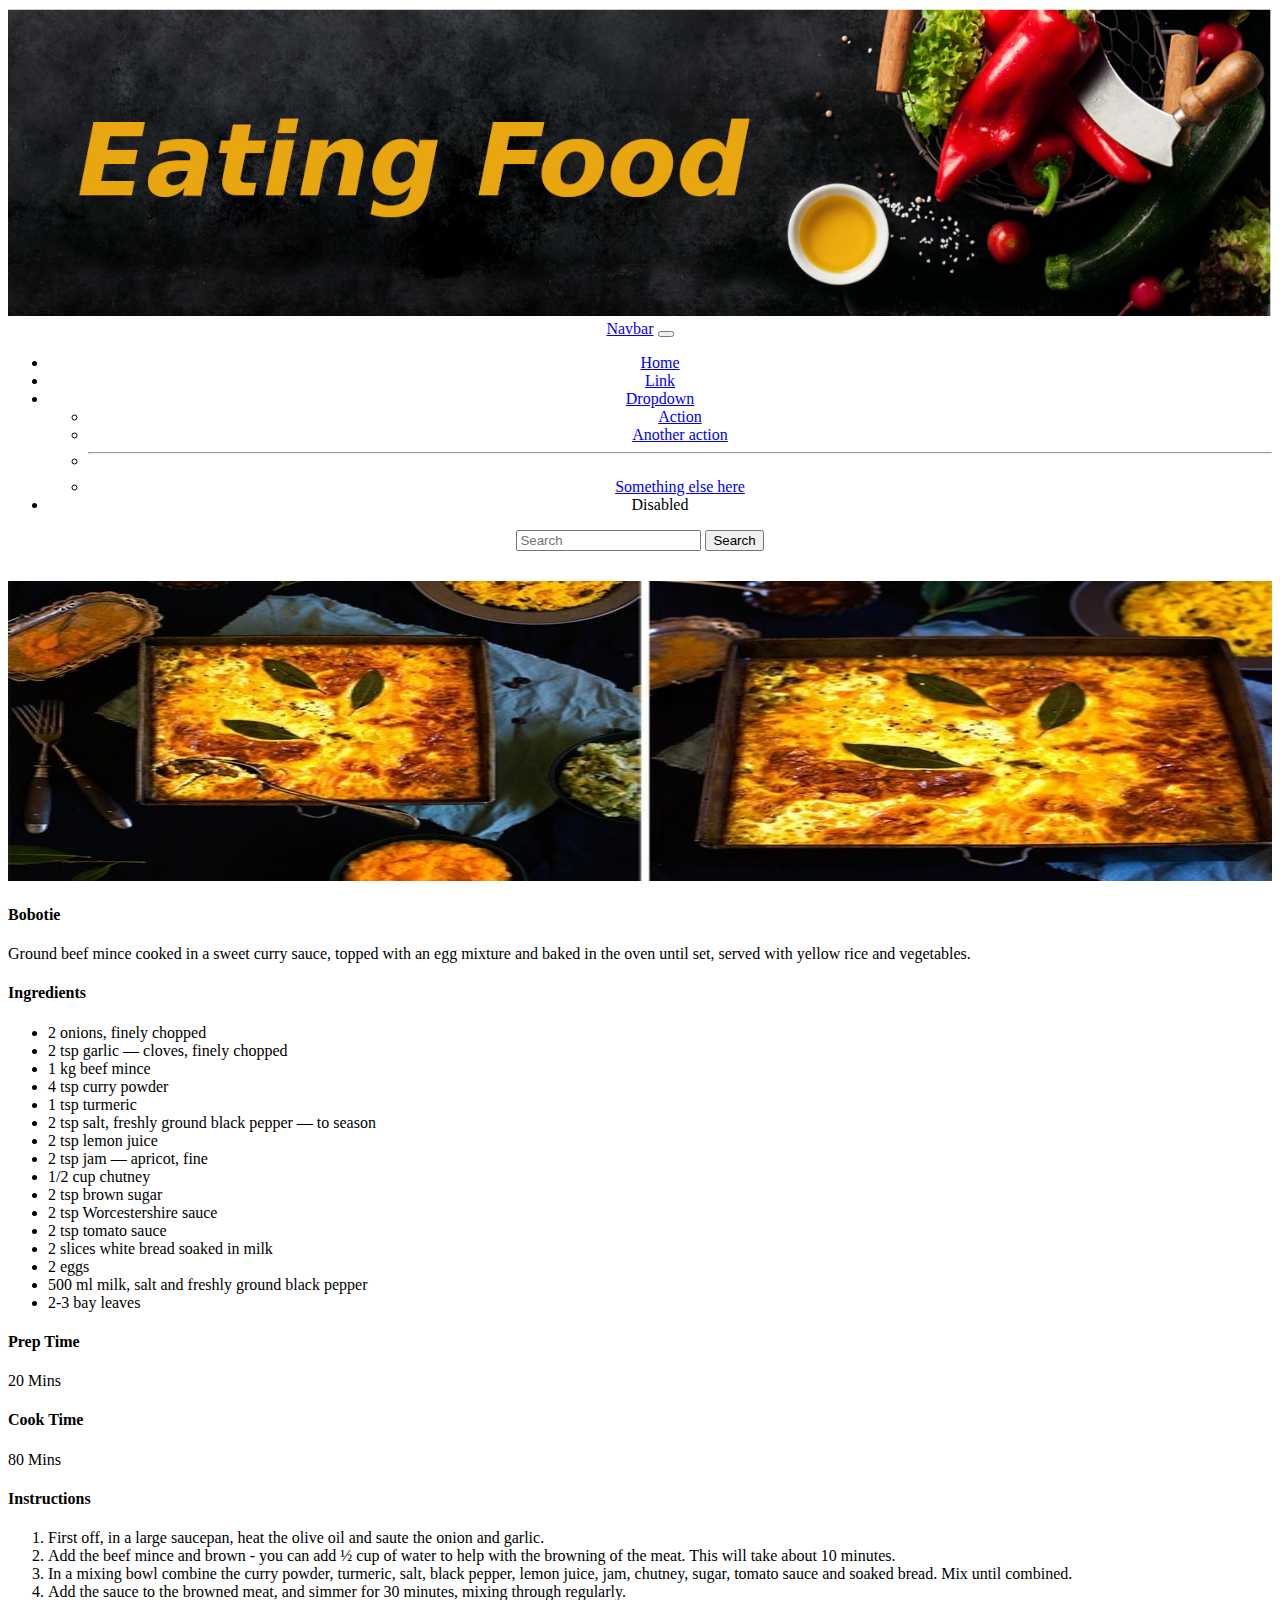
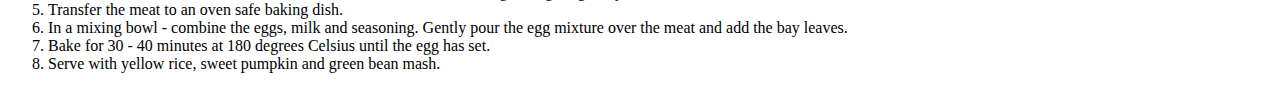
==== fr_recipe1.html @ 03b173a7 "FR First commit" ====
<!DOCTYPE html>
<html>
  <head>
    <meta charset="UTF-8" />
    <title>title</title>
    <meta name="author" content="name" />
    <meta name="description" content="description here" />
    <meta name="keywords" content="keywords,here" />
    <meta name="viewport" content="width=device-width, initial-scale=1" />
    <link href="https://cdn.jsdelivr.net/npm/bootstrap@5.1.3/dist/css/bootstrap.min.css" rel="stylesheet" integrity="sha384-1BmE4kWBq78iYhFldvKuhfTAU6auU8tT94WrHftjDbrCEXSU1oBoqyl2QvZ6jIW3" crossorigin="anonymous">
    <link rel="bootstrap" href="source/bootstrap.css" type="text/css" />
    <link rel="stylesheet" href="stylesheet.css" type="text/css" />
  </head>
  <body>
    <header>
        <img src="source/img/banner2.jpg" alt="">
        <nav class="navbar navbar-expand-lg navbar-light bg-light">
            <div class="container-fluid">
             <a class="navbar-brand" href="#">Navbar</a>
              <button class="navbar-toggler" type="button" data-bs-toggle="collapse" data-bs-target="#navbarSupportedContent" aria-controls="navbarSupportedContent" aria-expanded="false" aria-label="Toggle navigation">
                <span class="navbar-toggler-icon"></span>
              </button>
              <div class="collapse navbar-collapse" id="navbarSupportedContent">
                <ul class="navbar-nav me-auto mb-2 mb-lg-0">
                  <li class="nav-item">
                    <a class="nav-link active" aria-current="page" href="#">Home</a>
                  </li>
                  <li class="nav-item">
                    <a class="nav-link" href="#">Link</a>
                  </li>
                  <li class="nav-item dropdown">
                    <a class="nav-link dropdown-toggle" href="#" id="navbarDropdown" role="button" data-bs-toggle="dropdown" aria-expanded="false">
                      Dropdown
                    </a>
                    <ul class="dropdown-menu" aria-labelledby="navbarDropdown">
                      <li><a class="dropdown-item" href="#">Action</a></li>
                      <li><a class="dropdown-item" href="#">Another action</a></li>
                      <li><hr class="dropdown-divider"></li>
                      <li><a class="dropdown-item" href="#">Something else here</a></li>
                    </ul>
                  </li>
                  <li class="nav-item">
                    <a class="nav-link disabled">Disabled</a>
                  </li>
                </ul>
                <form class="d-flex">
                  <input class="form-control me-2" type="search" placeholder="Search" aria-label="Search">
                  <button class="btn btn-outline-success" type="submit">Search</button>
                </form>
              </div>
            </div>
          </nav>
    </header>
    <main>
      <div class="row">
        <div class="col bobotie">
            <img src="source/img/sa_bobotie.jpg" height="300" width="615"    alt="Bobotie">
        </div>
        <div class="col">
          <div class="row">
              <h4>Bobotie</h4>
              <div class="col">
                <p>Ground beef mince cooked in a sweet curry sauce, topped with an egg mixture and baked in the oven until set, served with yellow rice and vegetables.</p>
              </div>
          </div>
          <div class="row">
            <h4>Ingredients</h4>
            <div class="col">
              <ul>
                <li>2 onions, finely chopped</li>
                <li>2 tsp	garlic — cloves, finely chopped</li>
                <li>1 kg	beef mince</li> 
                <li>4 tsp	curry powder</li> 
                <li>1 tsp	turmeric</li> 
                <li>2 tsp	salt, freshly ground black pepper — to season</li> 
                <li>2	tsp lemon juice</li>
                <li>2	tsp jam — apricot, fine</li>
                <li>1/2 cup	chutney</li>
                <li>2	tsp brown sugar</li>
                <li>2	tsp Worcestershire sauce</li>
                <li>2	tsp tomato sauce</li>
                <li>2	slices white bread soaked in milk</li>
                <li>2	eggs</li>
                <li>500 ml milk, salt and freshly ground black pepper</li>
                <li>2-3	bay leaves</li>
              </ul>
            </div>
          </div>
          <div class="row">
            <div class="col">
                <h4>Prep Time</h4>
                <p>20 Mins</p>
            </div>
            <div class="col">
                <h4>Cook Time</h4>
                <p>80 Mins</p>
            </div>
          </div>
        </div>
      </div>
      <div class="row">
          <div class="col">
              <div class="row">
                <h4>Instructions<h4>
              </div>
          </div>
          <div class="row">
          <ol>
            <li>First off, in a large saucepan, heat the olive oil and saute the onion and garlic.</li>
            <li>Add the beef mince and brown - you can add ½ cup of water to help with the browning of the meat. This will take about 10 minutes.</li>
            <li>In a mixing bowl combine the curry powder, turmeric, salt, black pepper, lemon juice, jam, chutney, sugar, tomato sauce and soaked bread. Mix until combined.</li>
            <li>Add the sauce to the browned meat, and simmer for 30 minutes, mixing through regularly.</li>
            <li>Transfer the meat to an oven safe baking dish.</li>
            <li>In a mixing bowl - combine the eggs, milk and seasoning. Gently pour the egg mixture over the meat and add the bay leaves.
            <li>Bake for 30 - 40 minutes at 180 degrees Celsius until the egg has set.</li>
            <li>Serve with yellow rice, sweet pumpkin and green bean mash.</li>
          </ol>
          </div>
        
    </main>
  </body>
</html>
---- stylesheet.css ----
.container-fluid {
    text-align: center;
}
.sidespace {
  width: 20%;
}
img {
  width: 100%;
}
.row img {
  width: 100%;
  margin-top: 30px;
}
.row a {
  width: 20%;
  color: rgba(7, 7, 8, 0.623);
}
.coverpic img{
  max-height: 145px;
  min-height: 145px;

}
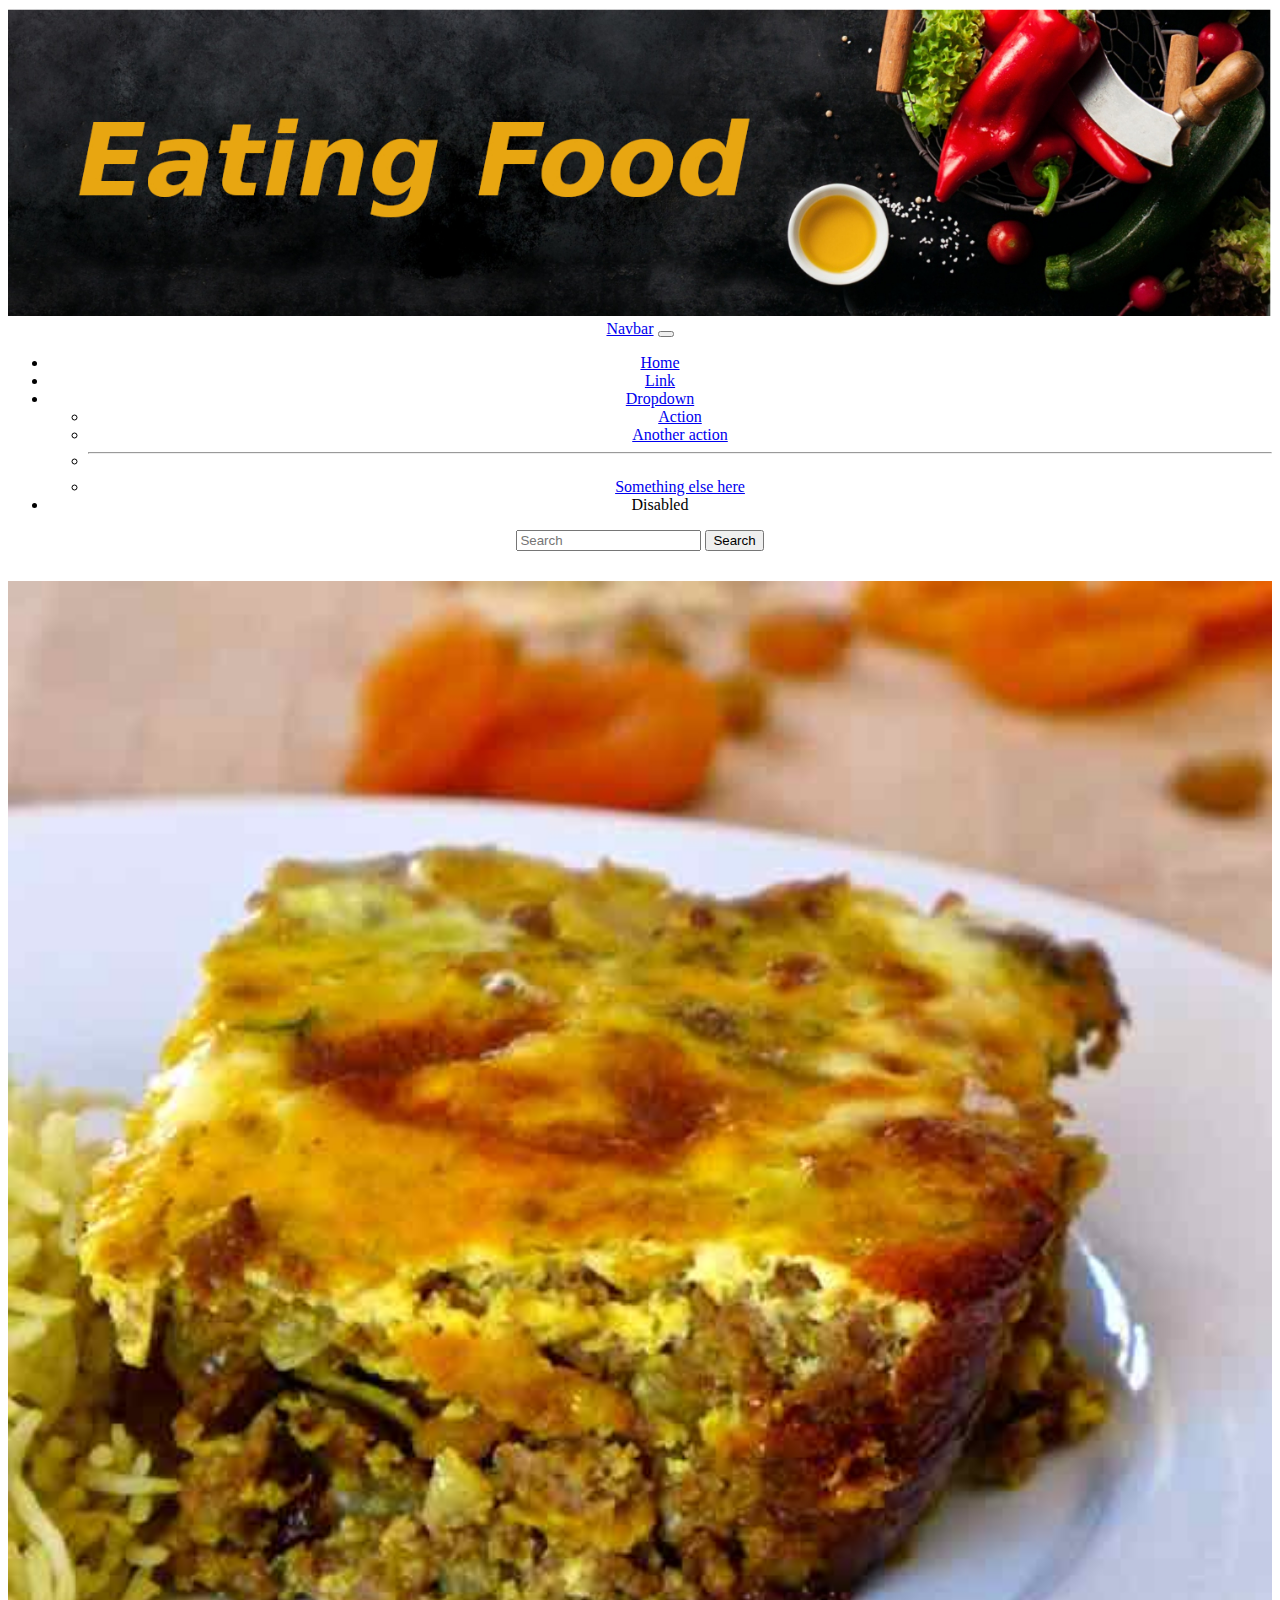
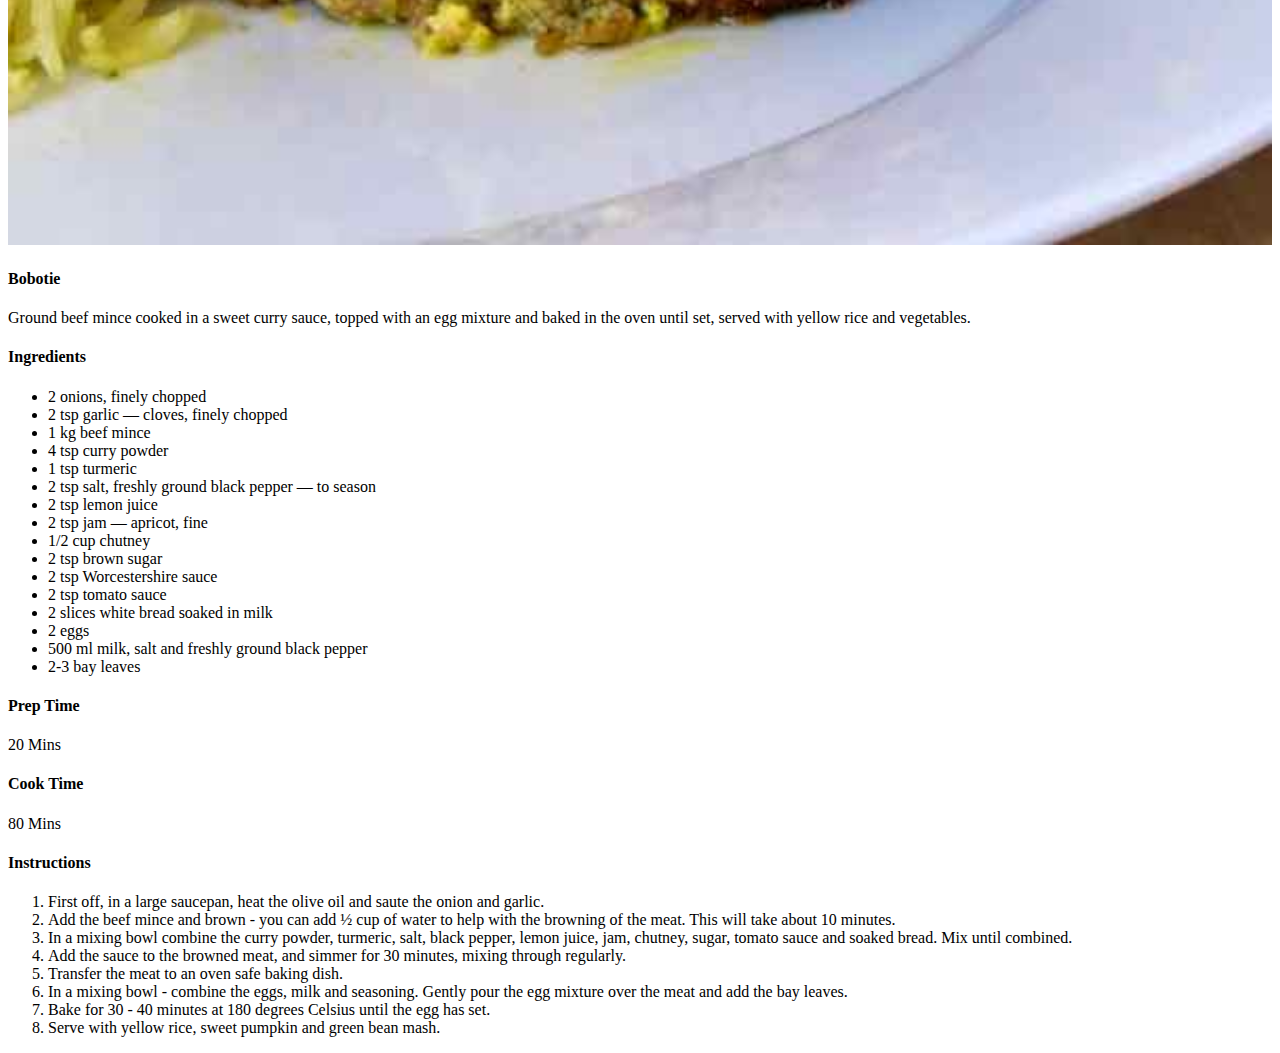
==== commit 5d742802: "Bobotie image replaced" ====
--- a/fr_recipe1.html
+++ b/fr_recipe1.html
@@ -54,7 +54,7 @@
     <main>
       <div class="row">
         <div class="col bobotie">
-            <img src="source/img/sa_bobotie.jpg" height="300" width="615"    alt="Bobotie">
+            <img src="source/img/sa_bobotie.jpg" alt="Bobotie">
         </div>
         <div class="col">
           <div class="row">
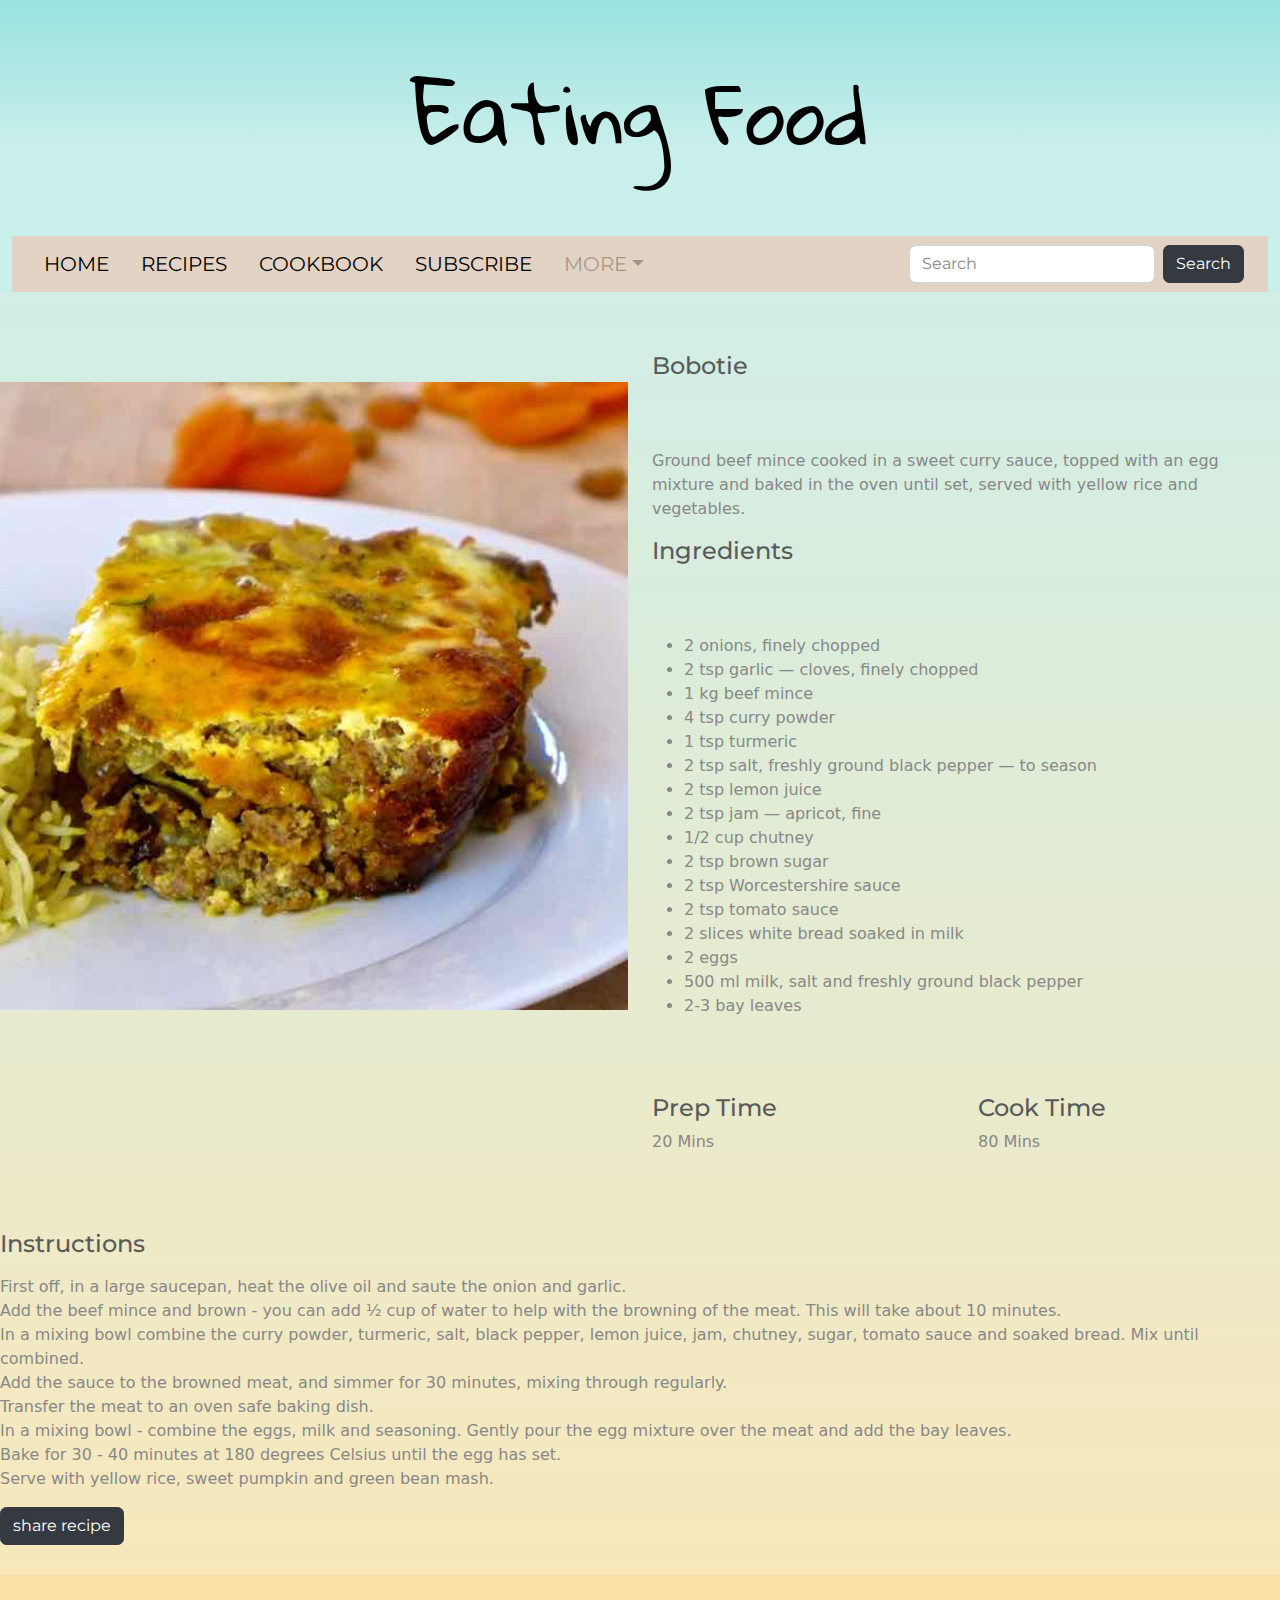
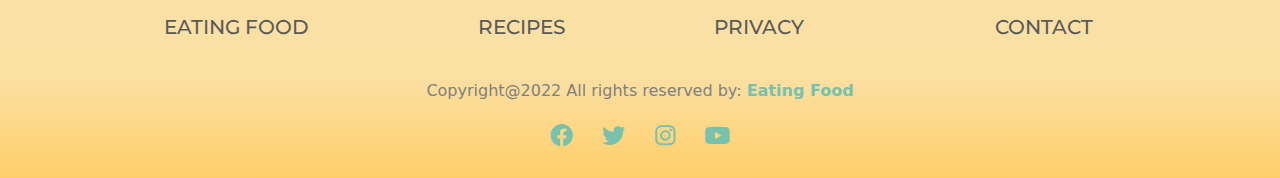
==== commit 4070ada4: "button added, picture:hover fixed, updated recipe pages to fit coomon theme" ====
--- a/fr_recipe1.html
+++ b/fr_recipe1.html
@@ -1,56 +1,65 @@
 <!DOCTYPE html>
-<html>
-  <head>
-    <meta charset="UTF-8" />
-    <title>title</title>
-    <meta name="author" content="name" />
-    <meta name="description" content="description here" />
-    <meta name="keywords" content="keywords,here" />
-    <meta name="viewport" content="width=device-width, initial-scale=1" />
-    <link href="https://cdn.jsdelivr.net/npm/bootstrap@5.1.3/dist/css/bootstrap.min.css" rel="stylesheet" integrity="sha384-1BmE4kWBq78iYhFldvKuhfTAU6auU8tT94WrHftjDbrCEXSU1oBoqyl2QvZ6jIW3" crossorigin="anonymous">
-    <link rel="bootstrap" href="source/bootstrap.css" type="text/css" />
-    <link rel="stylesheet" href="stylesheet.css" type="text/css" />
-  </head>
-  <body>
-    <header>
-        <img src="source/img/banner2.jpg" alt="">
-        <nav class="navbar navbar-expand-lg navbar-light bg-light">
-            <div class="container-fluid">
-             <a class="navbar-brand" href="#">Navbar</a>
-              <button class="navbar-toggler" type="button" data-bs-toggle="collapse" data-bs-target="#navbarSupportedContent" aria-controls="navbarSupportedContent" aria-expanded="false" aria-label="Toggle navigation">
-                <span class="navbar-toggler-icon"></span>
-              </button>
-              <div class="collapse navbar-collapse" id="navbarSupportedContent">
-                <ul class="navbar-nav me-auto mb-2 mb-lg-0">
-                  <li class="nav-item">
-                    <a class="nav-link active" aria-current="page" href="#">Home</a>
-                  </li>
-                  <li class="nav-item">
-                    <a class="nav-link" href="#">Link</a>
-                  </li>
-                  <li class="nav-item dropdown">
-                    <a class="nav-link dropdown-toggle" href="#" id="navbarDropdown" role="button" data-bs-toggle="dropdown" aria-expanded="false">
-                      Dropdown
-                    </a>
-                    <ul class="dropdown-menu" aria-labelledby="navbarDropdown">
-                      <li><a class="dropdown-item" href="#">Action</a></li>
-                      <li><a class="dropdown-item" href="#">Another action</a></li>
-                      <li><hr class="dropdown-divider"></li>
-                      <li><a class="dropdown-item" href="#">Something else here</a></li>
-                    </ul>
-                  </li>
-                  <li class="nav-item">
-                    <a class="nav-link disabled">Disabled</a>
-                  </li>
-                </ul>
-                <form class="d-flex">
-                  <input class="form-control me-2" type="search" placeholder="Search" aria-label="Search">
-                  <button class="btn btn-outline-success" type="submit">Search</button>
-                </form>
-              </div>
+<html lang="en">
+<head>
+  <meta charset="UTF-8">
+  <meta http-equiv="X-UA-Compatible" content="IE=edge">
+  <meta name="viewport" content="width=device-width, initial-scale=1.0">
+  <link href="https://cdn.jsdelivr.net/npm/bootstrap@5.1.3/dist/css/bootstrap.min.css" rel="stylesheet" integrity="sha384-1BmE4kWBq78iYhFldvKuhfTAU6auU8tT94WrHftjDbrCEXSU1oBoqyl2QvZ6jIW3" crossorigin="anonymous">
+  <script src="https://cdn.jsdelivr.net/npm/bootstrap@5.1.3/dist/js/bootstrap.bundle.min.js" integrity="sha384-ka7Sk0Gln4gmtz2MlQnikT1wXgYsOg+OMhuP+IlRH9sENBO0LRn5q+8nbTov4+1p" crossorigin="anonymous"></script>
+  <link href="source/bootstrap.css" rel="stylesheet">
+  <link href="stylesheet.css" rel="stylesheet">
+  <link rel="stylesheet" href="https://cdnjs.cloudflare.com/ajax/libs/font-awesome/6.0.0/css/all.min.css" integrity="sha512-9usAa10IRO0HhonpyAIVpjrylPvoDwiPUiKdWk5t3PyolY1cOd4DSE0Ga+ri4AuTroPR5aQvXU9xC6qOPnzFeg==" crossorigin="anonymous" referrerpolicy="no-referrer" />
+<title>Document</title>
+</head>
+<body>
+  <header class="container-fluid bg-primary text-white pt-5 pb-0">
+    <div class="row text-center">
+      <div class="col-md-8 col-lg-8 mx-auto mt-3">
+        <h1 class="display-1 mb-3 font-weight-bold text-black" style="font-family: 'Gloria Hallelujah', cursive;">Eating Food</h1>
+      </div>
+    </div>
+    <div class="row">
+      <div class="col">
+        <nav class="navbar navbar-expand-lg navbar-light bg-secondary">
+          <div class="container-fluid">
+            <button class="navbar-toggler" type="button" data-bs-toggle="collapse" data-bs-target="#navbarColor03" aria-controls="navbarColor03" aria-expanded="false" aria-label="Toggle navigation">
+              <span class="navbar-toggler-icon"></span>
+            </button>
+         <div class="collapse navbar-collapse" id="navbarColor03">
+              <ul class="navbar-nav me-auto">
+                <li class="nav-item">
+                  <a class="nav-link navbar-brand text-black" href="index.html">HOME
+                    <span class="visually-hidden">(current)</span>
+                  </a>
+                </li>
+                <li class="nav-item">
+                  <a class="nav-link navbar-brand text-black" href="#">RECIPES</a>
+                </li>
+                <li class="nav-item">
+                  <a class="nav-link navbar-brand text-black" href="#">COOKBOOK</a>
+                </li>
+                <li class="nav-item">
+                  <a class="nav-link navbar-brand text-black" href="#">SUBSCRIBE</a>
+                </li>
+                <li class="nav-item dropdown text-black">
+                  <a class="nav-link dropdown-toggle navbar-brand" data-bs-toggle="dropdown" href="#" role="button" aria-haspopup="true" aria-expanded="false">MORE</a>
+                  <div class="dropdown-menu">
+                    <a class="dropdown-item" href="#">Recipes</a>
+                    <a class="dropdown-item" href="#">Cookbook</a>
+                    <a class="dropdown-item" href="#">Subscribe</a>
+                    <div class="dropdown-divider"></div>
+                    <a class="dropdown-item" href="#">Write Us</a>
+                  </div>
+                </li>
+              </ul>
+              <form class="d-flex">
+                <input class="form-control me-sm-2" type="text" placeholder="Search">
+                <button class="btn btn-dark my-2 my-sm-0" type="submit">Search</button>
+              </form>
             </div>
-          </nav>
-    </header>
+          </div>
+        </nav>
+      </header>
     <main>
       <div class="row">
         <div class="col bobotie">
@@ -116,7 +125,60 @@
             <li>Serve with yellow rice, sweet pumpkin and green bean mash.</li>
           </ol>
           </div>
-        
-    </main>
-  </body>
-</html>
+        </div>
+          <button id="btn" class="btn btn-dark my-2 my-sm-0 text-center">share recipe</button>
+          <script>
+          var btn = document.getElementById('btn')
+          btn.addEventListener('click', function(){
+           alert(window.location);});    
+          </script>
+          
+  </div>
+</main>
+<footer class="text-white pt-4 pb-2">
+  <div class="container text-center text-md-left">
+    <div class ="row text-center text-md-left">
+      <div class="col-md-3 col-lg-3 col-xl-3 mx-auto mt-3">
+        <h5 class="text-uppercase mb-4 font-weight-bold text-grey">Eating Food</h5>
+      </div>
+      <div class="col-md-2 col-lg-2 col-xl-2 mx-auto mt-3">
+        <h5 class="text-uppercase mb-4 font-weight-bold text-grey">recipes</h5>
+      </div>
+      <div class="col-md-3 col-lg-2 col-xl-2 mx-auto mt-3">
+        <h5 class="text-uppercase mb-4 font-weight-bold text-grey">Privacy</h5>
+      </div>
+      <div class="col-md-4 col-lg-3 col-xl-3 mx-auto mt-3">
+        <h5 class="text-uppercase mb-4 font-weight-bold text-grey">contact</h5>
+      </div>
+    </div>
+    <div class="row-align-items-center">
+      <div class="col-md-6 col-lg-6 mx-auto mt-3">
+        <p style="color:grey;">Copyright@2022 All rights reserved by:
+          <a href="#" style="text-decoration: none;">
+            <strong class="text-grey">Eating Food</strong>
+          </a>
+        </p>
+      </div>
+      <div class="col-md-6 col-lg-6 mx-auto mt-3">
+        <div class="text-right text-md-right">
+          <ul class="list-unstyled list-inline">
+            <li class="list-inline-item">
+              <a href="https://www.facebook.com" class="btn-floating btn-sm text-grey" style="font-size: 23px;"><i class="fab fa-facebook"></i></a>
+            </li>
+            <li class="list-inline-item">
+              <a href="https://www.twitter.com" class="btn-floating btn-sm text-grey" style="font-size: 23px;"><i class="fab fa-twitter"></i></a>
+            </li>
+            <li class="list-inline-item">
+              <a href="https://www.instagram.com" class="btn-floating btn-sm text-grey" style="font-size: 23px;"><i class="fab fa-instagram"></i></a>
+            </li>
+            <li class="list-inline-item">
+              <a href="https://www.youtube.com" class="btn-floating btn-sm text-grey" style="font-size: 23px;"><i class="fab fa-youtube"></i></a>
+            </li>
+          </ul>
+        </div>
+       </div>
+    </div>
+  </div>
+ </footer>
+</body>
+</html>--- a/stylesheet.css
+++ b/stylesheet.css
@@ -1,5 +1,5 @@
+@import url("https://fonts.googleapis.com/css2?family=Gloria+Hallelujah&display=swap");
 .container-fluid {
-    text-align: center;
 }
 .sidespace {
   width: 20%;
@@ -7,16 +7,70 @@
 img {
   width: 100%;
 }
+.col {
+  margin-top: 60px;
+}
 .row img {
   width: 100%;
   margin-top: 30px;
 }
-.row a {
-  width: 20%;
-  color: rgba(7, 7, 8, 0.623);
+.card img:hover {
+  opacity: 70%;
 }
-.coverpic img{
-  max-height: 145px;
-  min-height: 145px;
+.card:hover {
+}
+.pb-5 button {
+  width: 15%;
+  
 
-}+}
+.recipe.day {
+  display: flex;
+  align-content: flex-start;
+}
+h1 {
+  font-family: "Gloria Hallelujah", cursive;
+}
+.col.miso-desc {
+  margin-top: 5px;
+}
+.col.cooktime {
+  margin-top: 20px;
+}
+.col.preptime {
+  margin-top: 20px;
+}
+.col.instructions {
+  margin-top: 20px;
+}
+header {
+  background: rgb(34, 193, 195);
+  background: linear-gradient(
+    180deg,
+    rgba(34, 193, 195, 0.4010197829131653) 0%,
+    rgba(34, 193, 195, 0.1545211834733894) 50%
+  );
+}
+img.buddy {
+  width: 30%;
+}
+img.buddy:hover {
+  opacity: 100%;
+}
+body {
+  background: rgb(34, 193, 195);
+  background: linear-gradient(
+    180deg,
+    rgba(34, 193, 195, 0.25115983893557425) 0%,
+    rgba(253, 186, 45, 0.352000175070028) 100%
+  );
+}
+footer {
+  margin-top: 30px;
+  background: rgb(253, 186, 45);
+  background: linear-gradient(
+    360deg,
+    rgba(253, 186, 45, 0.5494791666666667) 0%,
+    rgba(253, 186, 45, 0.152000175070028) 50%
+  );
+}
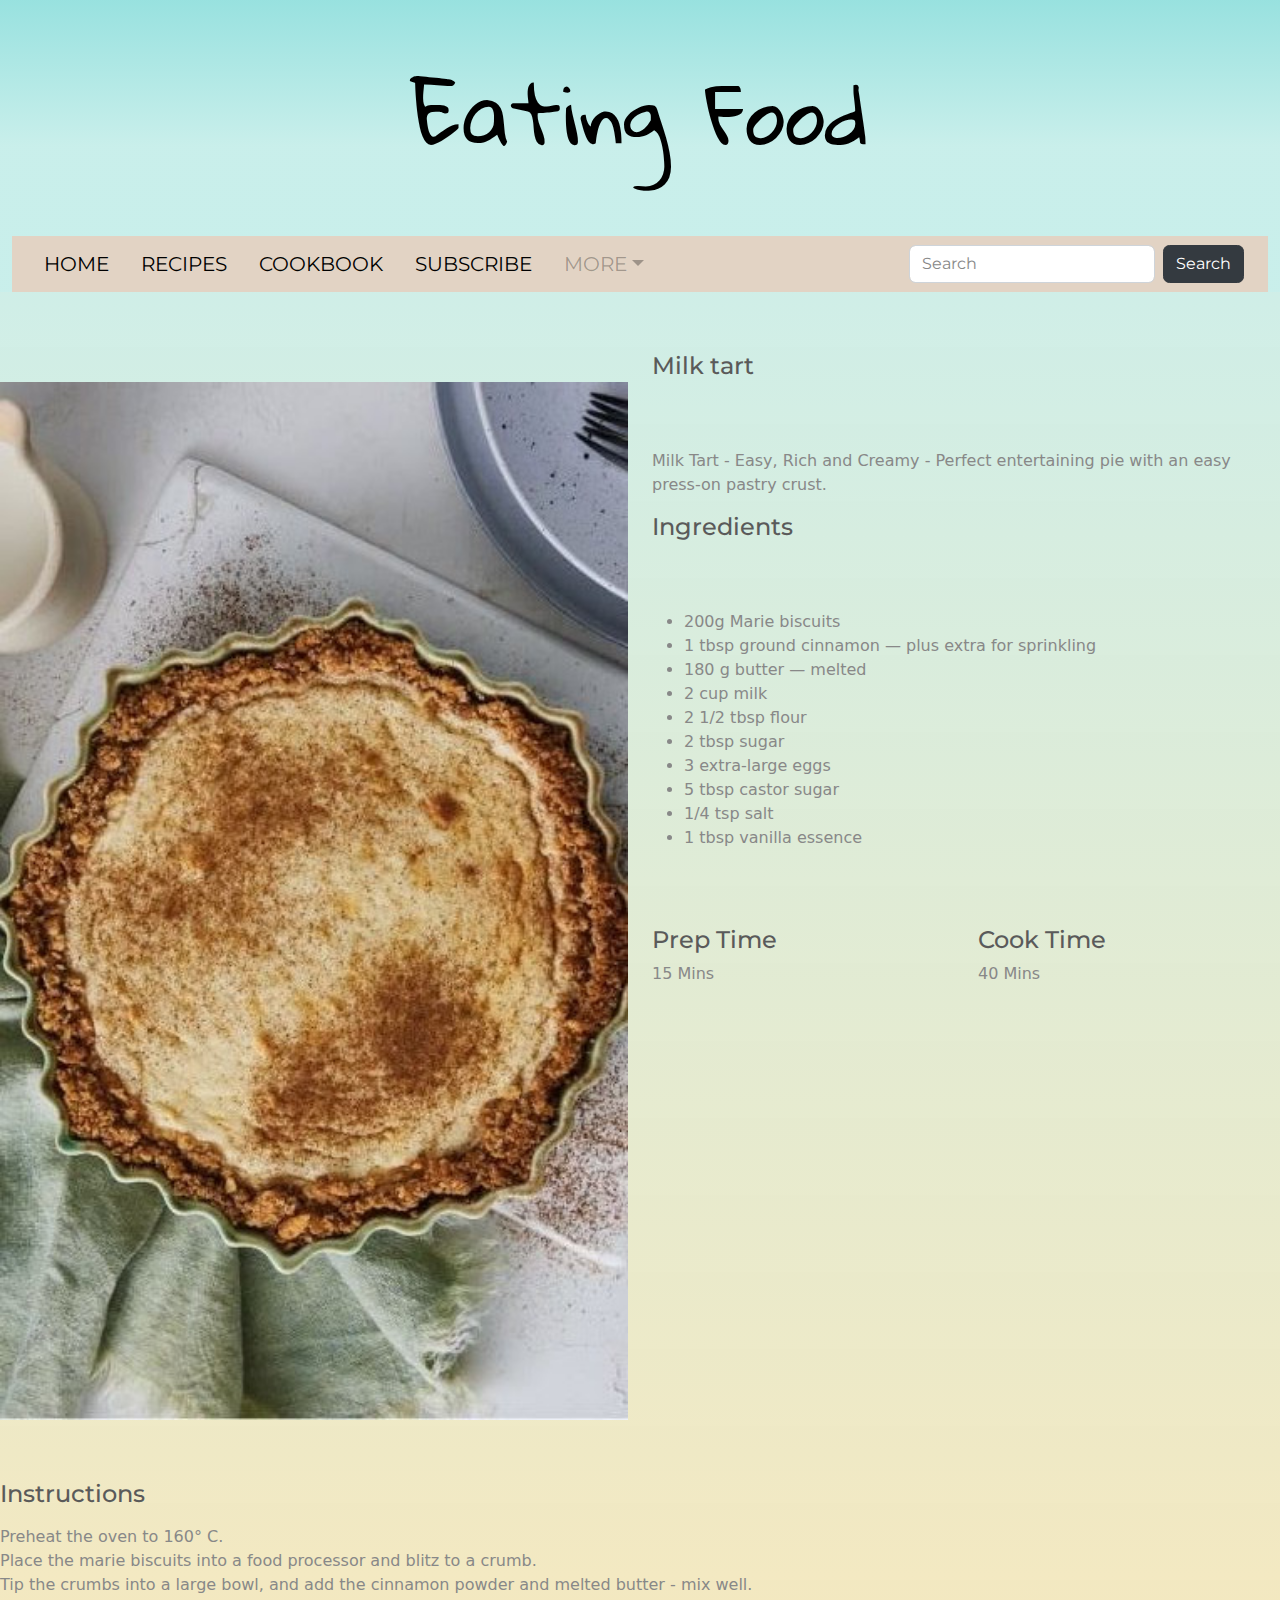
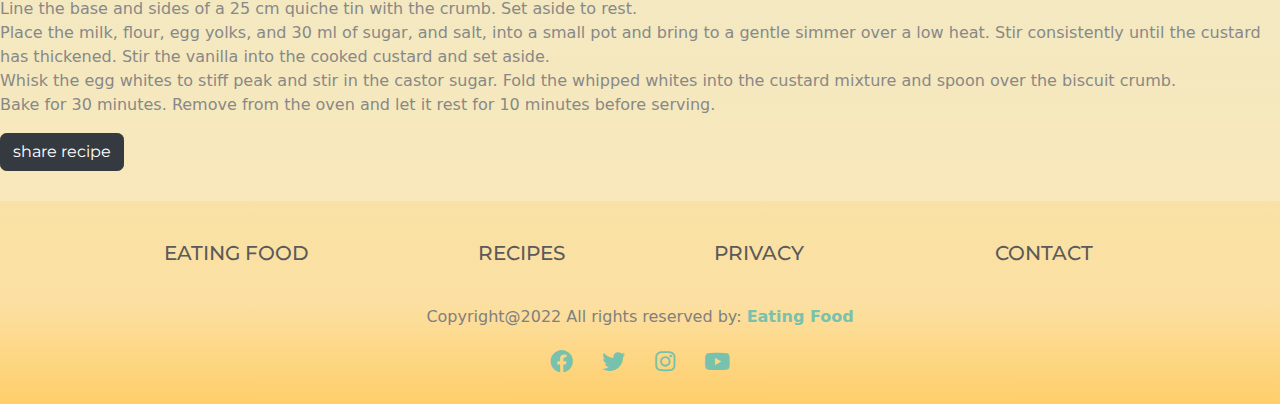
==== commit dcbd35ae: "renamed fr_recipe1&2 to fit the links" ====
--- a/fr_recipe1.html
+++ b/fr_recipe1.html
@@ -62,47 +62,41 @@
       </header>
     <main>
       <div class="row">
-        <div class="col bobotie">
-            <img src="source/img/sa_bobotie.jpg" alt="Bobotie">
+        <div class="col">
+            <img src="source/img/sa_milktart.jpg" alt="Milk tart">
         </div>
         <div class="col">
           <div class="row">
-              <h4>Bobotie</h4>
+              <h4>Milk tart</h4>
               <div class="col">
-                <p>Ground beef mince cooked in a sweet curry sauce, topped with an egg mixture and baked in the oven until set, served with yellow rice and vegetables.</p>
+                <p>Milk Tart - Easy, Rich and Creamy - Perfect entertaining pie with an easy press-on pastry crust.</p>
               </div>
           </div>
           <div class="row">
             <h4>Ingredients</h4>
             <div class="col">
               <ul>
-                <li>2 onions, finely chopped</li>
-                <li>2 tsp	garlic — cloves, finely chopped</li>
-                <li>1 kg	beef mince</li> 
-                <li>4 tsp	curry powder</li> 
-                <li>1 tsp	turmeric</li> 
-                <li>2 tsp	salt, freshly ground black pepper — to season</li> 
-                <li>2	tsp lemon juice</li>
-                <li>2	tsp jam — apricot, fine</li>
-                <li>1/2 cup	chutney</li>
-                <li>2	tsp brown sugar</li>
-                <li>2	tsp Worcestershire sauce</li>
-                <li>2	tsp tomato sauce</li>
-                <li>2	slices white bread soaked in milk</li>
-                <li>2	eggs</li>
-                <li>500 ml milk, salt and freshly ground black pepper</li>
-                <li>2-3	bay leaves</li>
+                <li>200g Marie biscuits</li>
+                <li>1 tbsp ground cinnamon — plus extra for sprinkling</li>
+                <li>180 g	butter — melted</li> 
+                <li>2 cup	milk</li> 
+                <li>2 1/2 tbsp flour</li> 
+                <li>2 tbsp sugar</li> 
+                <li>3	extra-large eggs</li>
+                <li>5 tbsp castor sugar</li>
+                <li>1/4 tsp	salt</li>
+                <li>1 tbsp	vanilla essence</li>   
               </ul>
             </div>
           </div>
           <div class="row">
             <div class="col">
                 <h4>Prep Time</h4>
-                <p>20 Mins</p>
+                <p>15 Mins</p>
             </div>
             <div class="col">
                 <h4>Cook Time</h4>
-                <p>80 Mins</p>
+                <p>40 Mins</p>
             </div>
           </div>
         </div>
@@ -113,72 +107,70 @@
                 <h4>Instructions<h4>
               </div>
           </div>
-          <div class="row">
+          <div class="col"></div>
           <ol>
-            <li>First off, in a large saucepan, heat the olive oil and saute the onion and garlic.</li>
-            <li>Add the beef mince and brown - you can add ½ cup of water to help with the browning of the meat. This will take about 10 minutes.</li>
-            <li>In a mixing bowl combine the curry powder, turmeric, salt, black pepper, lemon juice, jam, chutney, sugar, tomato sauce and soaked bread. Mix until combined.</li>
-            <li>Add the sauce to the browned meat, and simmer for 30 minutes, mixing through regularly.</li>
-            <li>Transfer the meat to an oven safe baking dish.</li>
-            <li>In a mixing bowl - combine the eggs, milk and seasoning. Gently pour the egg mixture over the meat and add the bay leaves.
-            <li>Bake for 30 - 40 minutes at 180 degrees Celsius until the egg has set.</li>
-            <li>Serve with yellow rice, sweet pumpkin and green bean mash.</li>
+            <li>Preheat the oven to 160° C.</li>
+            <li>Place the marie biscuits into a food processor and blitz to a crumb.</li>
+            <li>Tip the crumbs into a large bowl, and add the cinnamon powder and melted butter - mix well.</li>
+            <li>Line the base and sides of a 25 cm quiche tin with the crumb. Set aside to rest.</li>
+            <li>Place the milk, flour, egg yolks, and 30 ml of sugar, and salt, into a small pot and bring to a gentle simmer over a low heat. Stir consistently until the custard has thickened. Stir the vanilla into the cooked custard and set aside.</li>
+            <li>Whisk the egg whites to stiff peak and stir in the castor sugar. Fold the whipped whites into the custard mixture and spoon over the biscuit crumb.</li>
+            <li>Bake for 30 minutes. Remove from the oven and let it rest for 10 minutes before serving.</li>
           </ol>
+        </div>
+      </div>
+         <button id="btn" class="btn btn-dark my-2 my-sm-0 text-center">share recipe</button>
+              <script>
+              var btn = document.getElementById('btn')
+              btn.addEventListener('click', function(){
+               alert(window.location);});    
+              </script>
+      </div>
+    </main>
+    <footer class="text-white pt-4 pb-2">
+      <div class="container text-center text-md-left">
+        <div class ="row text-center text-md-left">
+          <div class="col-md-3 col-lg-3 col-xl-3 mx-auto mt-3">
+            <h5 class="text-uppercase mb-4 font-weight-bold text-grey">Eating Food</h5>
+          </div>
+          <div class="col-md-2 col-lg-2 col-xl-2 mx-auto mt-3">
+            <h5 class="text-uppercase mb-4 font-weight-bold text-grey">recipes</h5>
+          </div>
+          <div class="col-md-3 col-lg-2 col-xl-2 mx-auto mt-3">
+            <h5 class="text-uppercase mb-4 font-weight-bold text-grey">Privacy</h5>
+          </div>
+          <div class="col-md-4 col-lg-3 col-xl-3 mx-auto mt-3">
+            <h5 class="text-uppercase mb-4 font-weight-bold text-grey">contact</h5>
           </div>
         </div>
-          <button id="btn" class="btn btn-dark my-2 my-sm-0 text-center">share recipe</button>
-          <script>
-          var btn = document.getElementById('btn')
-          btn.addEventListener('click', function(){
-           alert(window.location);});    
-          </script>
-          
-  </div>
-</main>
-<footer class="text-white pt-4 pb-2">
-  <div class="container text-center text-md-left">
-    <div class ="row text-center text-md-left">
-      <div class="col-md-3 col-lg-3 col-xl-3 mx-auto mt-3">
-        <h5 class="text-uppercase mb-4 font-weight-bold text-grey">Eating Food</h5>
+        <div class="row-align-items-center">
+          <div class="col-md-6 col-lg-6 mx-auto mt-3">
+            <p style="color:grey;">Copyright@2022 All rights reserved by:
+              <a href="#" style="text-decoration: none;">
+                <strong class="text-grey">Eating Food</strong>
+              </a>
+            </p>
+          </div>
+          <div class="col-md-6 col-lg-6 mx-auto mt-3">
+            <div class="text-right text-md-right">
+              <ul class="list-unstyled list-inline">
+                <li class="list-inline-item">
+                  <a href="https://www.facebook.com" class="btn-floating btn-sm text-grey" style="font-size: 23px;"><i class="fab fa-facebook"></i></a>
+                </li>
+                <li class="list-inline-item">
+                  <a href="https://www.twitter.com" class="btn-floating btn-sm text-grey" style="font-size: 23px;"><i class="fab fa-twitter"></i></a>
+                </li>
+                <li class="list-inline-item">
+                  <a href="https://www.instagram.com" class="btn-floating btn-sm text-grey" style="font-size: 23px;"><i class="fab fa-instagram"></i></a>
+                </li>
+                <li class="list-inline-item">
+                  <a href="https://www.youtube.com" class="btn-floating btn-sm text-grey" style="font-size: 23px;"><i class="fab fa-youtube"></i></a>
+                </li>
+              </ul>
+            </div>
+           </div>
+        </div>
       </div>
-      <div class="col-md-2 col-lg-2 col-xl-2 mx-auto mt-3">
-        <h5 class="text-uppercase mb-4 font-weight-bold text-grey">recipes</h5>
-      </div>
-      <div class="col-md-3 col-lg-2 col-xl-2 mx-auto mt-3">
-        <h5 class="text-uppercase mb-4 font-weight-bold text-grey">Privacy</h5>
-      </div>
-      <div class="col-md-4 col-lg-3 col-xl-3 mx-auto mt-3">
-        <h5 class="text-uppercase mb-4 font-weight-bold text-grey">contact</h5>
-      </div>
-    </div>
-    <div class="row-align-items-center">
-      <div class="col-md-6 col-lg-6 mx-auto mt-3">
-        <p style="color:grey;">Copyright@2022 All rights reserved by:
-          <a href="#" style="text-decoration: none;">
-            <strong class="text-grey">Eating Food</strong>
-          </a>
-        </p>
-      </div>
-      <div class="col-md-6 col-lg-6 mx-auto mt-3">
-        <div class="text-right text-md-right">
-          <ul class="list-unstyled list-inline">
-            <li class="list-inline-item">
-              <a href="https://www.facebook.com" class="btn-floating btn-sm text-grey" style="font-size: 23px;"><i class="fab fa-facebook"></i></a>
-            </li>
-            <li class="list-inline-item">
-              <a href="https://www.twitter.com" class="btn-floating btn-sm text-grey" style="font-size: 23px;"><i class="fab fa-twitter"></i></a>
-            </li>
-            <li class="list-inline-item">
-              <a href="https://www.instagram.com" class="btn-floating btn-sm text-grey" style="font-size: 23px;"><i class="fab fa-instagram"></i></a>
-            </li>
-            <li class="list-inline-item">
-              <a href="https://www.youtube.com" class="btn-floating btn-sm text-grey" style="font-size: 23px;"><i class="fab fa-youtube"></i></a>
-            </li>
-          </ul>
-        </div>
-       </div>
-    </div>
-  </div>
- </footer>
-</body>
-</html>+     </footer>
+  </body>
+  </html>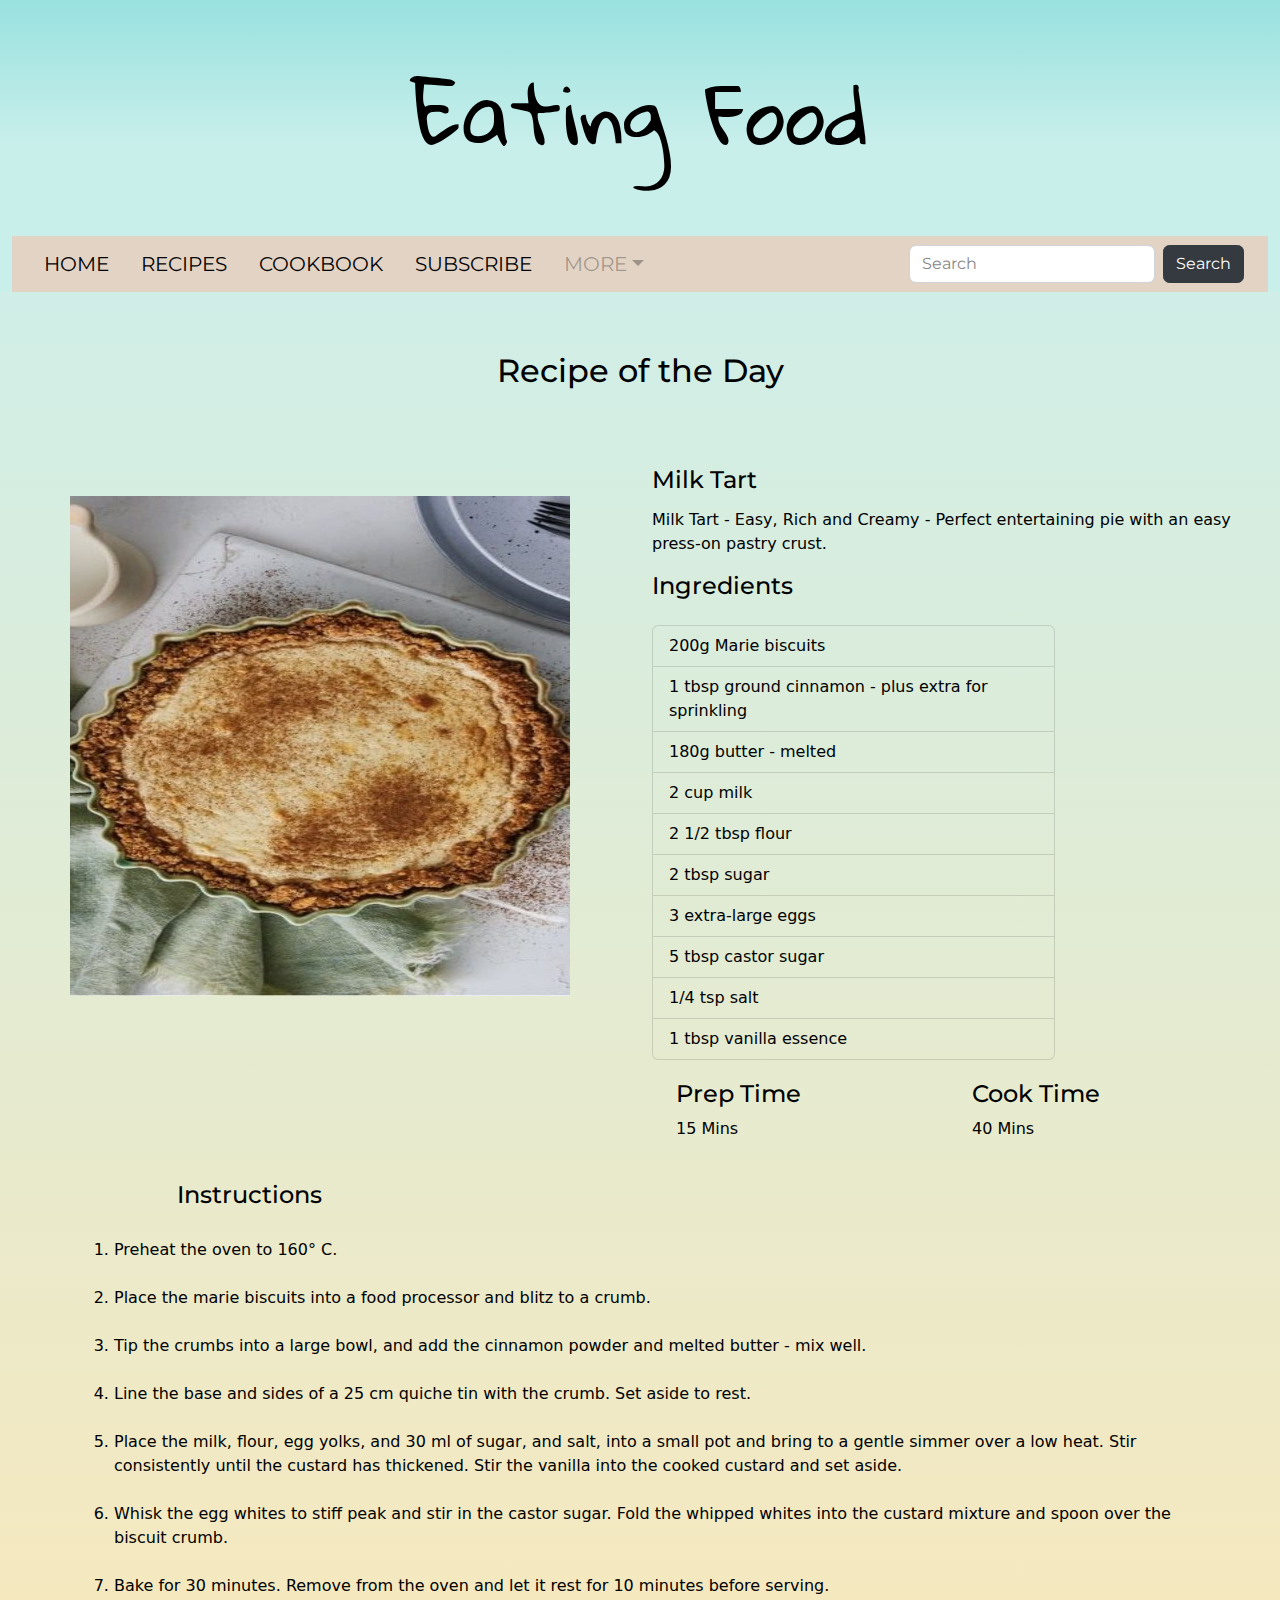
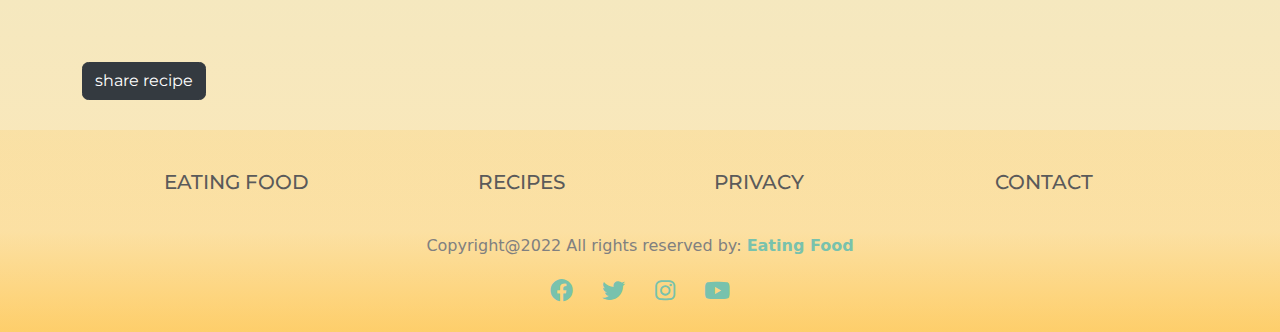
==== commit 753ca953: "Francois recipe files replaced and updated" ====
--- a/fr_recipe1.html
+++ b/fr_recipe1.html
@@ -60,117 +60,127 @@
           </div>
         </nav>
       </header>
-    <main>
-      <div class="row">
+    <main class="container-fluid recipe1">
+      <div class="row text-center">
         <div class="col">
-            <img src="source/img/sa_milktart.jpg" alt="Milk tart">
+          <h2 class="text-black">Recipe of the Day</h2>
+        </div>
+      </div>
+      <div id="container-md">
+      <div class="row pt-2 pb-2">
+        <div class="col text-center">
+            <img src="source/img/sa_milktart.jpg" style="height: 500px; width: 500px;" alt="Milk Tart">
         </div>
         <div class="col">
           <div class="row">
-              <h4>Milk tart</h4>
-              <div class="col">
-                <p>Milk Tart - Easy, Rich and Creamy - Perfect entertaining pie with an easy press-on pastry crust.</p>
+              <h4 class="text-black">Milk Tart</h4>
+              <div class="col miso-desc">
+                <p class="text-black">Milk Tart - Easy, Rich and Creamy - Perfect entertaining pie with an easy press-on pastry crust.</p>
               </div>
           </div>
           <div class="row">
-            <h4>Ingredients</h4>
-            <div class="col">
-              <ul>
-                <li>200g Marie biscuits</li>
-                <li>1 tbsp ground cinnamon — plus extra for sprinkling</li>
-                <li>180 g	butter — melted</li> 
-                <li>2 cup	milk</li> 
-                <li>2 1/2 tbsp flour</li> 
-                <li>2 tbsp sugar</li> 
-                <li>3	extra-large eggs</li>
-                <li>5 tbsp castor sugar</li>
-                <li>1/4 tsp	salt</li>
-                <li>1 tbsp	vanilla essence</li>   
+            <h4 class="text-black pb-3">Ingredients</h4>
+            <div class="col-lg-8 col-xl-8">
+              <ul class="list-group">
+                <li class="list-group-item text-black bg-transparent">200g Marie biscuits</li>
+                <li class="list-group-item text-black bg-transparent">1 tbsp ground cinnamon - plus extra for sprinkling</li>
+                <li class="list-group-item text-black bg-transparent">180g butter - melted</li>
+                <li class="list-group-item text-black bg-transparent">2 cup milk</li> 
+                <li class="list-group-item text-black bg-transparent">2 1/2 tbsp flour</li> 
+                <li class="list-group-item text-black bg-transparent">2 tbsp sugar</li> 
+                <li class="list-group-item text-black bg-transparent">3 extra-large eggs</li>
+				<li class="list-group-item text-black bg-transparent">5 tbsp castor sugar</li>
+				<li class="list-group-item text-black bg-transparent">1/4 tsp	salt</li>
+				<li class="list-group-item text-black bg-transparent">1 tbsp	vanilla essence</li>
               </ul>
             </div>
           </div>
+          <div class="container-md">
           <div class="row">
-            <div class="col">
-                <h4>Prep Time</h4>
-                <p>15 Mins</p>
+            <div class="col preptime">
+                <h4 class="text-black">Prep Time</h4>
+                <p class="text-black">15 Mins</p>
             </div>
-            <div class="col">
-                <h4>Cook Time</h4>
-                <p>40 Mins</p>
+             <div class="col cooktime">
+                <h4 class="text-black">Cook Time</h4>
+                <p class="text-black">40 Mins</p>
             </div>
           </div>
         </div>
       </div>
-      <div class="row">
-          <div class="col">
-              <div class="row">
-                <h4>Instructions<h4>
-              </div>
+    </div>
+  </div>
+    <div class="container">
+      <div class="row pt-3">
+          <div class="col-md-6 offset-md-1">
+              <h4 class="text-black">Instructions<h4>
+            </div>
+      </div>
+      <div class="row pb-5">
+          <div class="col instructions">
+          <ol class="d-flex flex-column">
+            <li class="text-black">Preheat the oven to 160° C.</li><br>
+            <li class="text-black">Place the marie biscuits into a food processor and blitz to a crumb.</li><br>
+            <li class="text-black">Tip the crumbs into a large bowl, and add the cinnamon powder and melted butter - mix well.</li><br>
+            <li class="text-black">Line the base and sides of a 25 cm quiche tin with the crumb. Set aside to rest.</li><br>
+            <li class="text-black">Place the milk, flour, egg yolks, and 30 ml of sugar, and salt, into a small pot and bring to a gentle simmer over a low heat. Stir consistently until the custard has thickened. Stir the vanilla into the cooked custard and set aside.</li><br>
+            <li class="text-black">Whisk the egg whites to stiff peak and stir in the castor sugar. Fold the whipped whites into the custard mixture and spoon over the biscuit crumb.</li><br>
+            <li class="text-black">Bake for 30 minutes. Remove from the oven and let it rest for 10 minutes before serving.</li>
+          </ol>
           </div>
-          <div class="col"></div>
-          <ol>
-            <li>Preheat the oven to 160° C.</li>
-            <li>Place the marie biscuits into a food processor and blitz to a crumb.</li>
-            <li>Tip the crumbs into a large bowl, and add the cinnamon powder and melted butter - mix well.</li>
-            <li>Line the base and sides of a 25 cm quiche tin with the crumb. Set aside to rest.</li>
-            <li>Place the milk, flour, egg yolks, and 30 ml of sugar, and salt, into a small pot and bring to a gentle simmer over a low heat. Stir consistently until the custard has thickened. Stir the vanilla into the cooked custard and set aside.</li>
-            <li>Whisk the egg whites to stiff peak and stir in the castor sugar. Fold the whipped whites into the custard mixture and spoon over the biscuit crumb.</li>
-            <li>Bake for 30 minutes. Remove from the oven and let it rest for 10 minutes before serving.</li>
-          </ol>
+      </div>
+      <button id="btn" class="btn btn-dark my-2 my-sm-0 text-center">share recipe</button>
+      <script>
+      var btn = document.getElementById('btn')
+      btn.addEventListener('click', function(){
+       alert(window.location);});    
+      </script>
+    </div>
+  </main>
+  <footer class="text-white pt-4 pb-2">
+    <div class="container text-center text-md-left">
+      <div class ="row text-center text-md-left">
+        <div class="col-md-3 col-lg-3 col-xl-3 mx-auto mt-3">
+          <h5 class="text-uppercase mb-4 font-weight-bold text-grey">Eating Food</h5>
+        </div>
+        <div class="col-md-2 col-lg-2 col-xl-2 mx-auto mt-3">
+          <h5 class="text-uppercase mb-4 font-weight-bold text-grey">recipes</h5>
+        </div>
+        <div class="col-md-3 col-lg-2 col-xl-2 mx-auto mt-3">
+          <h5 class="text-uppercase mb-4 font-weight-bold text-grey">Privacy</h5>
+        </div>
+        <div class="col-md-4 col-lg-3 col-xl-3 mx-auto mt-3">
+          <h5 class="text-uppercase mb-4 font-weight-bold text-grey">contact</h5>
         </div>
       </div>
-         <button id="btn" class="btn btn-dark my-2 my-sm-0 text-center">share recipe</button>
-              <script>
-              var btn = document.getElementById('btn')
-              btn.addEventListener('click', function(){
-               alert(window.location);});    
-              </script>
+      <div class="row-align-items-center">
+        <div class="col-md-6 col-lg-6 mx-auto mt-3">
+          <p style="color:grey;">Copyright@2022 All rights reserved by:
+            <a href="#" style="text-decoration: none;">
+              <strong class="text-grey">Eating Food</strong>
+            </a>
+          </p>
+        </div>
+        <div class="col-md-6 col-lg-6 mx-auto mt-3">
+          <div class="text-right text-md-right">
+            <ul class="list-unstyled list-inline">
+              <li class="list-inline-item">
+                <a href="https://www.facebook.com" class="btn-floating btn-sm text-grey" style="font-size: 23px;"><i class="fab fa-facebook"></i></a>
+              </li>
+              <li class="list-inline-item">
+                <a href="https://www.twitter.com" class="btn-floating btn-sm text-grey" style="font-size: 23px;"><i class="fab fa-twitter"></i></a>
+              </li>
+              <li class="list-inline-item">
+                <a href="https://www.instagram.com" class="btn-floating btn-sm text-grey" style="font-size: 23px;"><i class="fab fa-instagram"></i></a>
+              </li>
+              <li class="list-inline-item">
+                <a href="https://www.youtube.com" class="btn-floating btn-sm text-grey" style="font-size: 23px;"><i class="fab fa-youtube"></i></a>
+              </li>
+            </ul>
+          </div>
+         </div>
       </div>
-    </main>
-    <footer class="text-white pt-4 pb-2">
-      <div class="container text-center text-md-left">
-        <div class ="row text-center text-md-left">
-          <div class="col-md-3 col-lg-3 col-xl-3 mx-auto mt-3">
-            <h5 class="text-uppercase mb-4 font-weight-bold text-grey">Eating Food</h5>
-          </div>
-          <div class="col-md-2 col-lg-2 col-xl-2 mx-auto mt-3">
-            <h5 class="text-uppercase mb-4 font-weight-bold text-grey">recipes</h5>
-          </div>
-          <div class="col-md-3 col-lg-2 col-xl-2 mx-auto mt-3">
-            <h5 class="text-uppercase mb-4 font-weight-bold text-grey">Privacy</h5>
-          </div>
-          <div class="col-md-4 col-lg-3 col-xl-3 mx-auto mt-3">
-            <h5 class="text-uppercase mb-4 font-weight-bold text-grey">contact</h5>
-          </div>
-        </div>
-        <div class="row-align-items-center">
-          <div class="col-md-6 col-lg-6 mx-auto mt-3">
-            <p style="color:grey;">Copyright@2022 All rights reserved by:
-              <a href="#" style="text-decoration: none;">
-                <strong class="text-grey">Eating Food</strong>
-              </a>
-            </p>
-          </div>
-          <div class="col-md-6 col-lg-6 mx-auto mt-3">
-            <div class="text-right text-md-right">
-              <ul class="list-unstyled list-inline">
-                <li class="list-inline-item">
-                  <a href="https://www.facebook.com" class="btn-floating btn-sm text-grey" style="font-size: 23px;"><i class="fab fa-facebook"></i></a>
-                </li>
-                <li class="list-inline-item">
-                  <a href="https://www.twitter.com" class="btn-floating btn-sm text-grey" style="font-size: 23px;"><i class="fab fa-twitter"></i></a>
-                </li>
-                <li class="list-inline-item">
-                  <a href="https://www.instagram.com" class="btn-floating btn-sm text-grey" style="font-size: 23px;"><i class="fab fa-instagram"></i></a>
-                </li>
-                <li class="list-inline-item">
-                  <a href="https://www.youtube.com" class="btn-floating btn-sm text-grey" style="font-size: 23px;"><i class="fab fa-youtube"></i></a>
-                </li>
-              </ul>
-            </div>
-           </div>
-        </div>
-      </div>
-     </footer>
-  </body>
-  </html>+    </div>
+   </footer>
+</body>
+</html>--- a/stylesheet.css
+++ b/stylesheet.css
@@ -21,8 +21,6 @@
 }
 .pb-5 button {
   width: 15%;
-  
-
 }
 .recipe.day {
   display: flex;
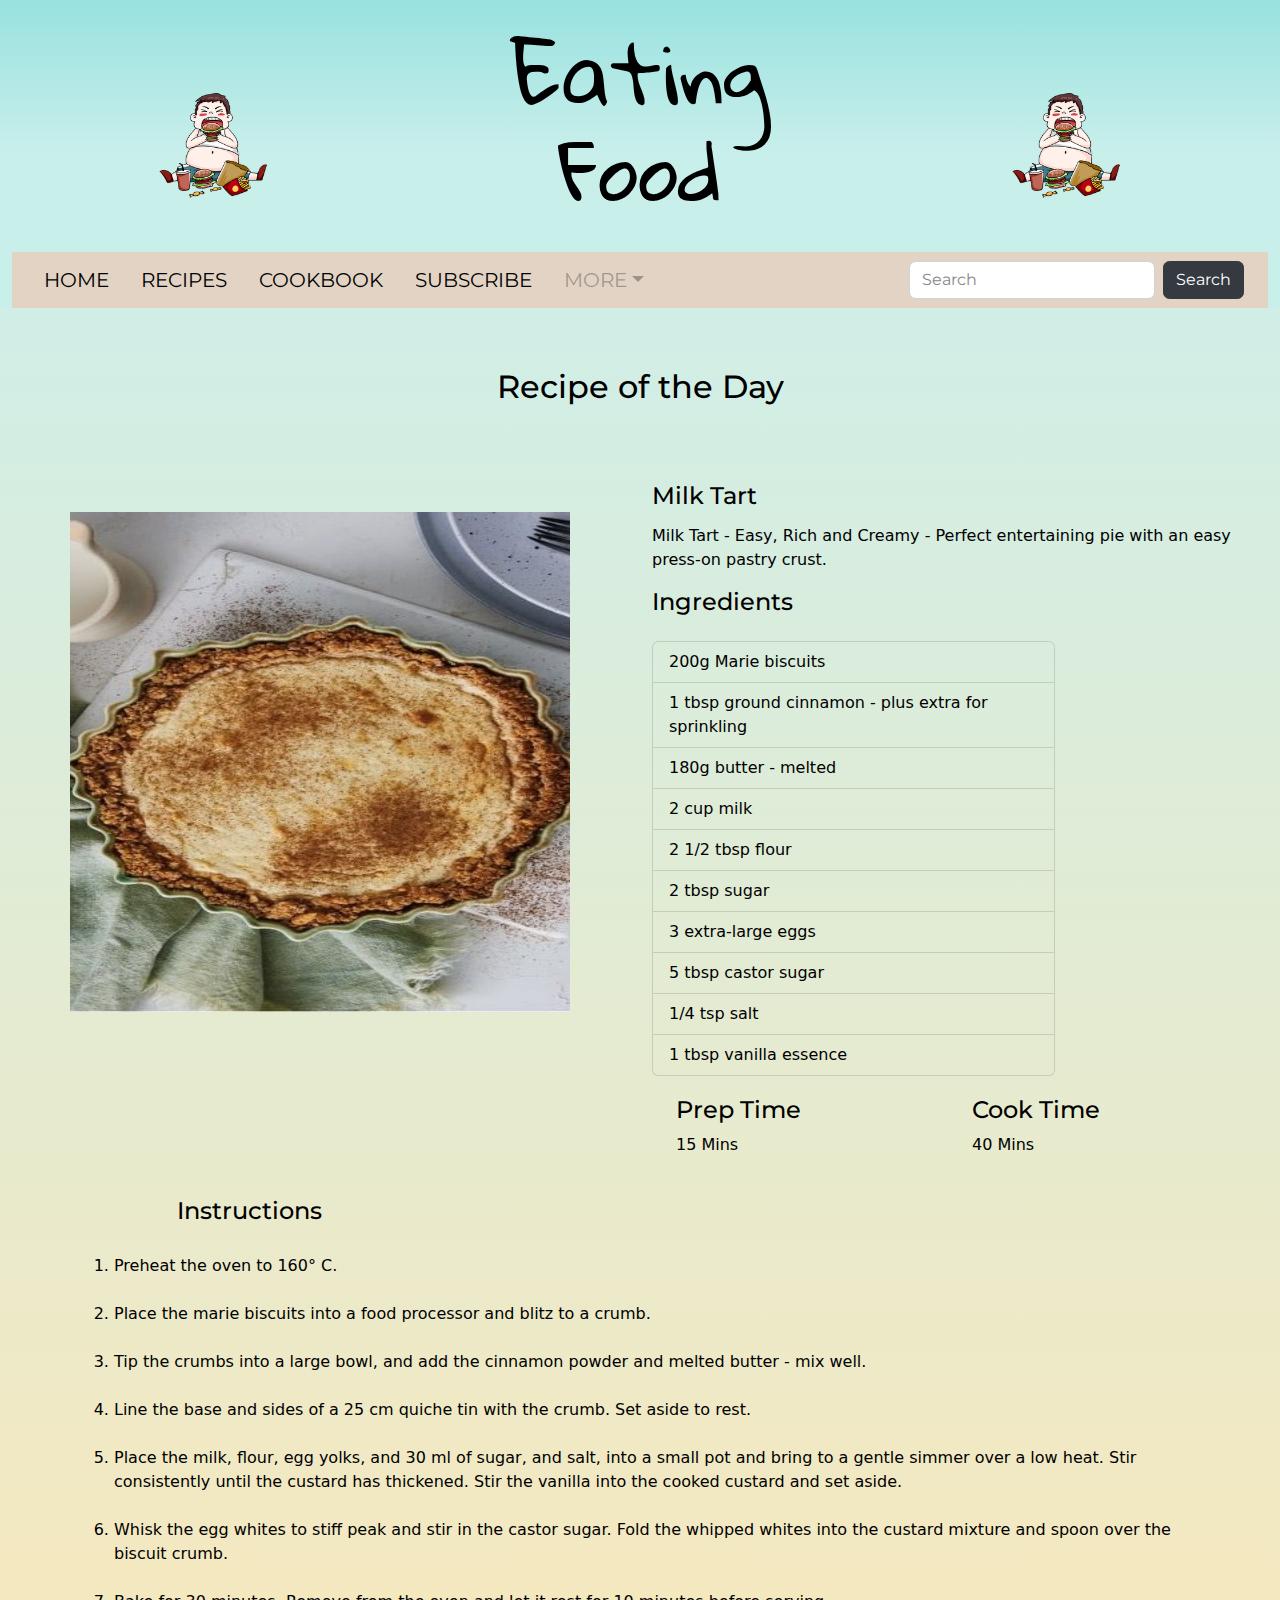
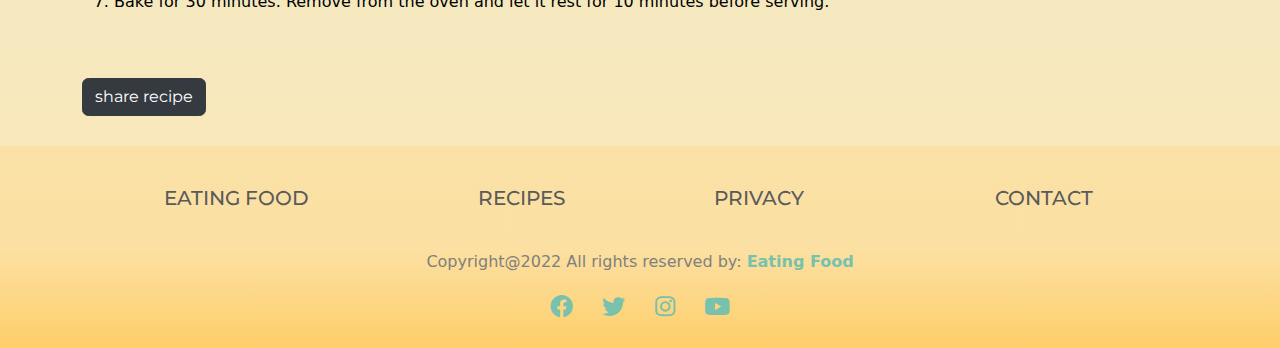
==== commit 48a36749: "reduced margin-top inside header" ====
--- a/fr_recipe1.html
+++ b/fr_recipe1.html
@@ -5,21 +5,27 @@
   <meta http-equiv="X-UA-Compatible" content="IE=edge">
   <meta name="viewport" content="width=device-width, initial-scale=1.0">
   <link href="https://cdn.jsdelivr.net/npm/bootstrap@5.1.3/dist/css/bootstrap.min.css" rel="stylesheet" integrity="sha384-1BmE4kWBq78iYhFldvKuhfTAU6auU8tT94WrHftjDbrCEXSU1oBoqyl2QvZ6jIW3" crossorigin="anonymous">
-  <script src="https://cdn.jsdelivr.net/npm/bootstrap@5.1.3/dist/js/bootstrap.bundle.min.js" integrity="sha384-ka7Sk0Gln4gmtz2MlQnikT1wXgYsOg+OMhuP+IlRH9sENBO0LRn5q+8nbTov4+1p" crossorigin="anonymous"></script>
   <link href="source/bootstrap.css" rel="stylesheet">
   <link href="stylesheet.css" rel="stylesheet">
   <link rel="stylesheet" href="https://cdnjs.cloudflare.com/ajax/libs/font-awesome/6.0.0/css/all.min.css" integrity="sha512-9usAa10IRO0HhonpyAIVpjrylPvoDwiPUiKdWk5t3PyolY1cOd4DSE0Ga+ri4AuTroPR5aQvXU9xC6qOPnzFeg==" crossorigin="anonymous" referrerpolicy="no-referrer" />
 <title>Document</title>
 </head>
 <body>
-  <header class="container-fluid bg-primary text-white pt-5 pb-0">
+  <script src="https://cdn.jsdelivr.net/npm/bootstrap@5.1.3/dist/js/bootstrap.bundle.min.js" integrity="sha384-ka7Sk0Gln4gmtz2MlQnikT1wXgYsOg+OMhuP+IlRH9sENBO0LRn5q+8nbTov4+1p" crossorigin="anonymous"></script>
+  <header class="container-fluid bg-primary text-white pt-4 pb-0">
     <div class="row text-center">
-      <div class="col-md-8 col-lg-8 mx-auto mt-3">
+      <div class="col-lg-4 col-md-4 col-sm-4 col-xs-12 d-flex justify-content-around align-self-center">
+        <img class="buddy" src="source/img/buddy_resize.png" alt="eatingbuddy"/>
+      </div>
+      <div class="col-lg-4 col-md-4 col-sm-4 col-xs-12 d-flex justify-content-around align-self-center">
         <h1 class="display-1 mb-3 font-weight-bold text-black" style="font-family: 'Gloria Hallelujah', cursive;">Eating Food</h1>
+      </div>
+      <div class="col-lg-4 col-md-4 col-sm-4 col-xs-12 d-flex justify-content-around align-self-center">
+        <img class="buddy" src="source/img/buddy_resize.png" alt="eatingbuddy"/>
       </div>
     </div>
     <div class="row">
-      <div class="col">
+      <div class="col fix">
         <nav class="navbar navbar-expand-lg navbar-light bg-secondary">
           <div class="container-fluid">
             <button class="navbar-toggler" type="button" data-bs-toggle="collapse" data-bs-target="#navbarColor03" aria-controls="navbarColor03" aria-expanded="false" aria-label="Toggle navigation">
--- a/stylesheet.css
+++ b/stylesheet.css
@@ -28,6 +28,9 @@
 }
 h1 {
   font-family: "Gloria Hallelujah", cursive;
+}
+.col.fix {
+  margin-top: 20px;
 }
 .col.miso-desc {
   margin-top: 5px;
